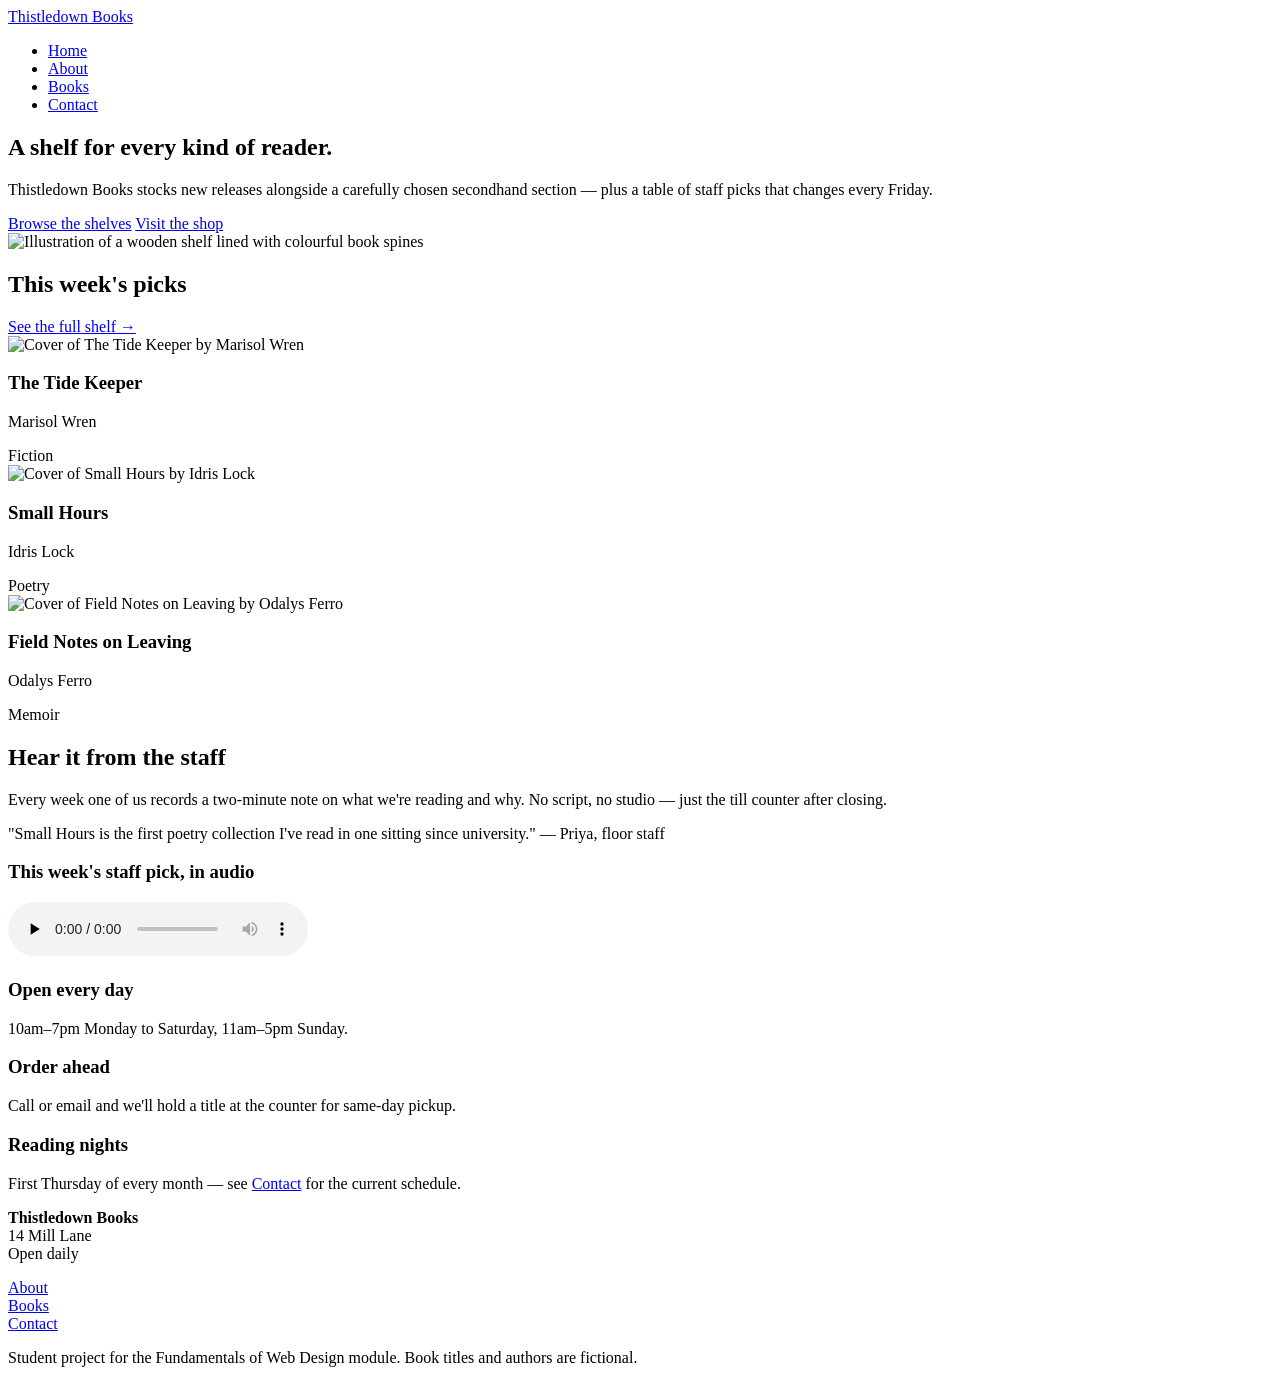
==== index.html @ 60829b79 "Add files via upload" ====
<!DOCTYPE html>
<html lang="en">
<head>
<meta charset="UTF-8">
<meta name="viewport" content="width=device-width, initial-scale=1.0">
<title>Thistledown Books — New &amp; Secondhand, Downtown</title>
<meta name="description" content="Thistledown Books is an independent bookstore selling new and secondhand titles, with weekly staff picks and reading events.">
<link rel="preconnect" href="https://fonts.googleapis.com">
<link href="https://fonts.googleapis.com/css2?family=Fraunces:wght@400;600;700&family=IBM+Plex+Sans:wght@400;500;600&display=swap" rel="stylesheet">
<link rel="stylesheet" href="css/styles.css">
</head>
<body>

<header class="site-header">
  <div class="header-inner">
    <a class="wordmark" href="index.html">Thistledown <span>Books</span></a>
    <nav class="shelf-nav" aria-label="Primary">
      <ul>
        <li><a href="index.html" aria-current="page">Home</a></li>
        <li><a href="about.html">About</a></li>
        <li><a href="books.html">Books</a></li>
        <li><a href="contact.html">Contact</a></li>
      </ul>
    </nav>
  </div>
</header>

<main>

  <section class="hero">
    <div>
      <h1>A shelf for every kind of reader.</h1>
      <p class="lede">Thistledown Books stocks new releases alongside a carefully chosen secondhand section — plus a table of staff picks that changes every Friday.</p>
      <div class="button-row">
        <a class="btn btn-primary" href="books.html">Browse the shelves</a>
        <a class="btn btn-secondary" href="contact.html">Visit the shop</a>
      </div>
    </div>
    <div>
      <img src="images/hero-shelf.svg" alt="Illustration of a wooden shelf lined with colourful book spines">
    </div>
  </section>

  <section class="on-parchment-deep">
    <div class="container">
      <div class="section-heading">
        <h2>This week's picks</h2>
        <a href="books.html">See the full shelf &rarr;</a>
      </div>
      <div class="book-grid">
        <article class="book-card">
          <img src="images/cover1.svg" alt="Cover of The Tide Keeper by Marisol Wren">
          <h3>The Tide Keeper</h3>
          <p>Marisol Wren</p>
          <span class="tag">Fiction</span>
        </article>
        <article class="book-card">
          <img src="images/cover2.svg" alt="Cover of Small Hours by Idris Lock">
          <h3>Small Hours</h3>
          <p>Idris Lock</p>
          <span class="tag">Poetry</span>
        </article>
        <article class="book-card">
          <img src="images/cover3.svg" alt="Cover of Field Notes on Leaving by Odalys Ferro">
          <h3>Field Notes on Leaving</h3>
          <p>Odalys Ferro</p>
          <span class="tag">Memoir</span>
        </article>
      </div>
    </div>
  </section>

  <section>
    <div class="container">
      <div class="section-heading">
        <h2>Hear it from the staff</h2>
      </div>
      <div class="two-col">
        <div class="stack">
          <p>Every week one of us records a two-minute note on what we're reading and why. No script, no studio — just the till counter after closing.</p>
          <p class="pull-note">"Small Hours is the first poetry collection I've read in one sitting since university." — Priya, floor staff</p>
        </div>
        <div class="media-block">
          <h3>This week's staff pick, in audio</h3>
          <audio controls preload="none">
            <source src="audio/staff-pick.mp3" type="audio/mpeg">
            Your browser does not support the audio element.
          </audio>
        </div>
      </div>
    </div>
  </section>

  <section class="on-parchment-deep">
    <div class="container">
      <div class="info-strip">
        <div>
          <h3>Open every day</h3>
          <p>10am–7pm Monday to Saturday, 11am–5pm Sunday.</p>
        </div>
        <div>
          <h3>Order ahead</h3>
          <p>Call or email and we'll hold a title at the counter for same-day pickup.</p>
        </div>
        <div>
          <h3>Reading nights</h3>
          <p>First Thursday of every month — see <a href="contact.html">Contact</a> for the current schedule.</p>
        </div>
      </div>
    </div>
  </section>

</main>

<footer class="site-footer">
  <div class="container">
    <div>
      <p><strong>Thistledown Books</strong><br>14 Mill Lane<br>Open daily</p>
    </div>
    <div>
      <p><a href="about.html">About</a><br><a href="books.html">Books</a><br><a href="contact.html">Contact</a></p>
    </div>
    <p class="fine-print">Student project for the Fundamentals of Web Design module. Book titles and authors are fictional.</p>
  </div>
</footer>

</body>
</html>
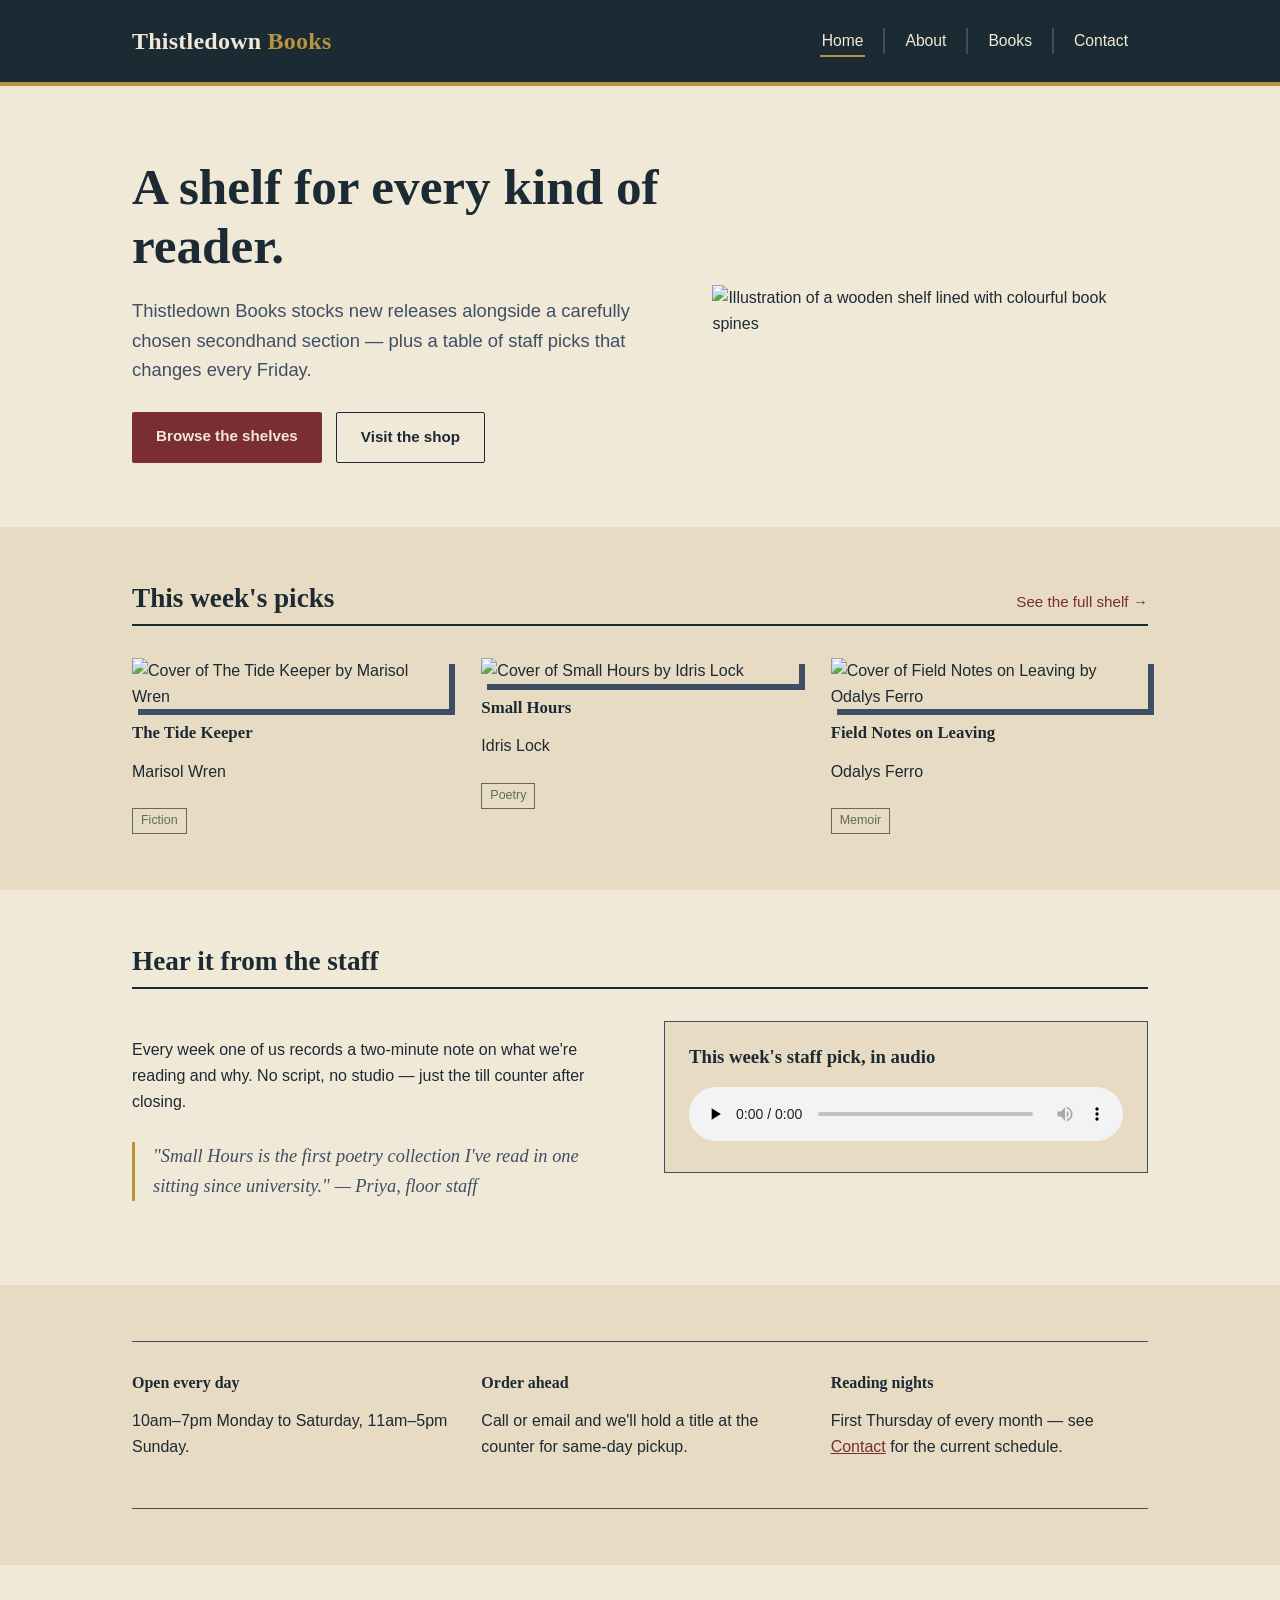
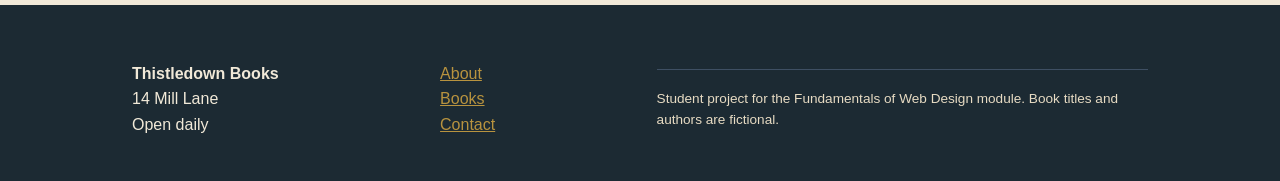
==== commit 54e0cfbf: "Update stylesheet link in index.html" ====
--- a/index.html
+++ b/index.html
@@ -7,7 +7,7 @@
 <meta name="description" content="Thistledown Books is an independent bookstore selling new and secondhand titles, with weekly staff picks and reading events.">
 <link rel="preconnect" href="https://fonts.googleapis.com">
 <link href="https://fonts.googleapis.com/css2?family=Fraunces:wght@400;600;700&family=IBM+Plex+Sans:wght@400;500;600&display=swap" rel="stylesheet">
-<link rel="stylesheet" href="css/styles.css">
+<link rel="stylesheet" href="styles.css">
 </head>
 <body>
 
--- a/styles.css
+++ b/styles.css
@@ -0,0 +1,373 @@
+/* Thistledown Books — external stylesheet */
+
+:root {
+  --ink: #1C2A33;
+  --ink-soft: #3E4F63;
+  --parchment: #F1E9D8;
+  --parchment-deep: #E7DBC3;
+  --burgundy: #7A2E33;
+  --gold: #B8933F;
+  --sage: #5C6E58;
+  --font-display: "Fraunces", Georgia, "Times New Roman", serif;
+  --font-body: "IBM Plex Sans", "Segoe UI", Arial, sans-serif;
+}
+
+* { box-sizing: border-box; }
+
+html { scroll-behavior: smooth; }
+
+body {
+  margin: 0;
+  background: var(--parchment);
+  color: var(--ink);
+  font-family: var(--font-body);
+  line-height: 1.6;
+}
+
+img { max-width: 100%; display: block; }
+
+a { color: var(--burgundy); }
+
+h1, h2, h3 {
+  font-family: var(--font-display);
+  color: var(--ink);
+  line-height: 1.15;
+  margin-top: 0;
+}
+
+p { max-width: 65ch; }
+
+.container {
+  max-width: 1080px;
+  margin: 0 auto;
+  padding: 0 32px;
+}
+
+/* ---------- Header / shelf navigation ---------- */
+
+header.site-header {
+  background: var(--ink);
+  color: var(--parchment);
+  border-bottom: 4px solid var(--gold);
+}
+
+.header-inner {
+  display: flex;
+  align-items: center;
+  justify-content: space-between;
+  padding: 22px 32px;
+  max-width: 1080px;
+  margin: 0 auto;
+}
+
+.wordmark {
+  font-family: var(--font-display);
+  font-size: 1.5rem;
+  font-weight: 600;
+  color: var(--parchment);
+  text-decoration: none;
+  letter-spacing: 0.01em;
+}
+
+.wordmark span { color: var(--gold); }
+
+nav.shelf-nav ul {
+  list-style: none;
+  display: flex;
+  margin: 0;
+  padding: 0;
+}
+
+nav.shelf-nav li {
+  border-left: 2px solid var(--ink-soft);
+  padding: 0 18px;
+}
+
+nav.shelf-nav li:first-child { border-left: none; }
+
+nav.shelf-nav a {
+  color: var(--parchment);
+  text-decoration: none;
+  font-size: 0.98rem;
+  padding: 6px 2px;
+  border-bottom: 2px solid transparent;
+}
+
+nav.shelf-nav a:hover,
+nav.shelf-nav a[aria-current="page"] {
+  border-bottom: 2px solid var(--gold);
+}
+
+/* ---------- Hero ---------- */
+
+.hero {
+  display: grid;
+  grid-template-columns: 1.1fr 0.9fr;
+  gap: 48px;
+  align-items: center;
+  padding: 72px 32px 64px;
+  max-width: 1080px;
+  margin: 0 auto;
+}
+
+.hero h1 {
+  font-size: clamp(2.2rem, 4vw, 3.2rem);
+  margin-bottom: 20px;
+}
+
+.hero p.lede {
+  font-size: 1.15rem;
+  color: var(--ink-soft);
+}
+
+.button-row { display: flex; gap: 14px; margin-top: 28px; flex-wrap: wrap; }
+
+.btn {
+  display: inline-block;
+  padding: 12px 24px;
+  text-decoration: none;
+  font-family: var(--font-body);
+  font-weight: 600;
+  font-size: 0.95rem;
+  border-radius: 2px;
+}
+
+.btn-primary {
+  background: var(--burgundy);
+  color: var(--parchment);
+}
+
+.btn-primary:hover { background: #63242A; }
+
+.btn-secondary {
+  background: transparent;
+  color: var(--ink);
+  border: 1.5px solid var(--ink);
+}
+
+.btn-secondary:hover { border-color: var(--burgundy); color: var(--burgundy); }
+
+/* ---------- Sections ---------- */
+
+section { padding: 56px 0; }
+
+section.on-parchment-deep { background: var(--parchment-deep); }
+
+.section-heading {
+  display: flex;
+  align-items: baseline;
+  justify-content: space-between;
+  border-bottom: 2px solid var(--ink);
+  padding-bottom: 10px;
+  margin-bottom: 32px;
+  flex-wrap: wrap;
+  gap: 8px;
+}
+
+.section-heading h2 { font-size: 1.7rem; margin: 0; }
+
+.section-heading a { font-size: 0.95rem; text-decoration: none; }
+
+/* ---------- Book grid ---------- */
+
+.book-grid {
+  display: grid;
+  grid-template-columns: repeat(3, 1fr);
+  gap: 32px;
+}
+
+.book-card { text-align: left; }
+
+.book-card img {
+  box-shadow: 6px 6px 0 var(--ink-soft);
+  margin-bottom: 14px;
+}
+
+.book-card h3 { font-size: 1.05rem; margin-bottom: 4px; }
+
+.book-card .tag {
+  display: inline-block;
+  font-size: 0.78rem;
+  color: var(--sage);
+  border: 1px solid var(--sage);
+  padding: 2px 8px;
+  margin-top: 8px;
+}
+
+/* ---------- Info strip ---------- */
+
+.info-strip {
+  display: grid;
+  grid-template-columns: repeat(3, 1fr);
+  gap: 32px;
+  border-top: 1px solid var(--ink-soft);
+  border-bottom: 1px solid var(--ink-soft);
+  padding: 32px 0;
+}
+
+.info-strip h3 {
+  font-size: 1rem;
+  text-transform: none;
+  margin-bottom: 8px;
+}
+
+/* ---------- Tables ---------- */
+
+table {
+  border-collapse: collapse;
+  width: 100%;
+  margin: 20px 0 32px;
+  font-size: 0.95rem;
+}
+
+caption {
+  text-align: left;
+  font-family: var(--font-display);
+  font-size: 1.1rem;
+  margin-bottom: 10px;
+  color: var(--ink);
+}
+
+th, td {
+  text-align: left;
+  padding: 12px 14px;
+  border-bottom: 1px solid var(--ink-soft);
+}
+
+th {
+  font-family: var(--font-body);
+  font-weight: 600;
+  background: var(--ink);
+  color: var(--parchment);
+}
+
+tr:nth-child(even) td { background: rgba(0,0,0,0.03); }
+
+/* ---------- Forms ---------- */
+
+form.contact-form {
+  display: grid;
+  gap: 18px;
+  max-width: 520px;
+}
+
+.field { display: grid; gap: 6px; }
+
+label { font-weight: 600; font-size: 0.92rem; }
+
+input, textarea, select {
+  font-family: var(--font-body);
+  font-size: 1rem;
+  padding: 10px 12px;
+  border: 1.5px solid var(--ink-soft);
+  background: var(--parchment);
+  color: var(--ink);
+}
+
+input:focus, textarea:focus, select:focus {
+  outline: 3px solid var(--gold);
+  outline-offset: 1px;
+}
+
+textarea { resize: vertical; min-height: 120px; }
+
+.field.checkbox { display: flex; align-items: center; gap: 10px; }
+.field.checkbox label { font-weight: 400; }
+
+/* ---------- Footer ---------- */
+
+footer.site-footer {
+  background: var(--ink);
+  color: var(--parchment);
+  padding: 40px 0 28px;
+  margin-top: 40px;
+}
+
+footer.site-footer .container {
+  display: flex;
+  justify-content: space-between;
+  flex-wrap: wrap;
+  gap: 24px;
+}
+
+footer.site-footer a { color: var(--gold); }
+
+footer .fine-print {
+  width: 100%;
+  border-top: 1px solid var(--ink-soft);
+  margin-top: 24px;
+  padding-top: 18px;
+  font-size: 0.85rem;
+  color: var(--parchment-deep);
+}
+
+/* ---------- Misc content pages ---------- */
+
+.page-header {
+  background: var(--ink);
+  color: var(--parchment);
+  padding: 48px 0;
+}
+
+.page-header h1 { color: var(--parchment); }
+.page-header p { color: var(--parchment-deep); }
+
+.two-col {
+  display: grid;
+  grid-template-columns: 1fr 1fr;
+  gap: 48px;
+  align-items: start;
+}
+
+.stack > * + * { margin-top: 16px; }
+
+.pull-note {
+  border-left: 3px solid var(--gold);
+  padding-left: 18px;
+  font-family: var(--font-display);
+  font-style: italic;
+  font-size: 1.15rem;
+  color: var(--ink-soft);
+  margin: 28px 0;
+}
+
+.media-block {
+  background: var(--parchment-deep);
+  padding: 24px;
+  border: 1px solid var(--ink-soft);
+}
+
+.media-block audio, .media-block video { width: 100%; }
+
+.hours-table td:first-child { font-weight: 600; }
+
+.map-frame {
+  border: 1px solid var(--ink-soft);
+  height: 260px;
+  display: flex;
+  align-items: center;
+  justify-content: center;
+  background: repeating-linear-gradient(45deg, var(--parchment-deep), var(--parchment-deep) 10px, var(--parchment) 10px, var(--parchment) 20px);
+  color: var(--ink-soft);
+  font-family: var(--font-display);
+}
+
+/* ---------- Responsive ---------- */
+
+@media (max-width: 760px) {
+  .header-inner { flex-direction: column; gap: 16px; align-items: flex-start; }
+  nav.shelf-nav ul { flex-wrap: wrap; }
+  .hero { grid-template-columns: 1fr; padding-top: 40px; }
+  .book-grid { grid-template-columns: 1fr 1fr; }
+  .info-strip { grid-template-columns: 1fr; }
+  .two-col { grid-template-columns: 1fr; }
+  footer.site-footer .container { flex-direction: column; }
+}
+
+@media (max-width: 500px) {
+  .book-grid { grid-template-columns: 1fr; }
+}
+
+@media (prefers-reduced-motion: reduce) {
+  html { scroll-behavior: auto; }
+}
